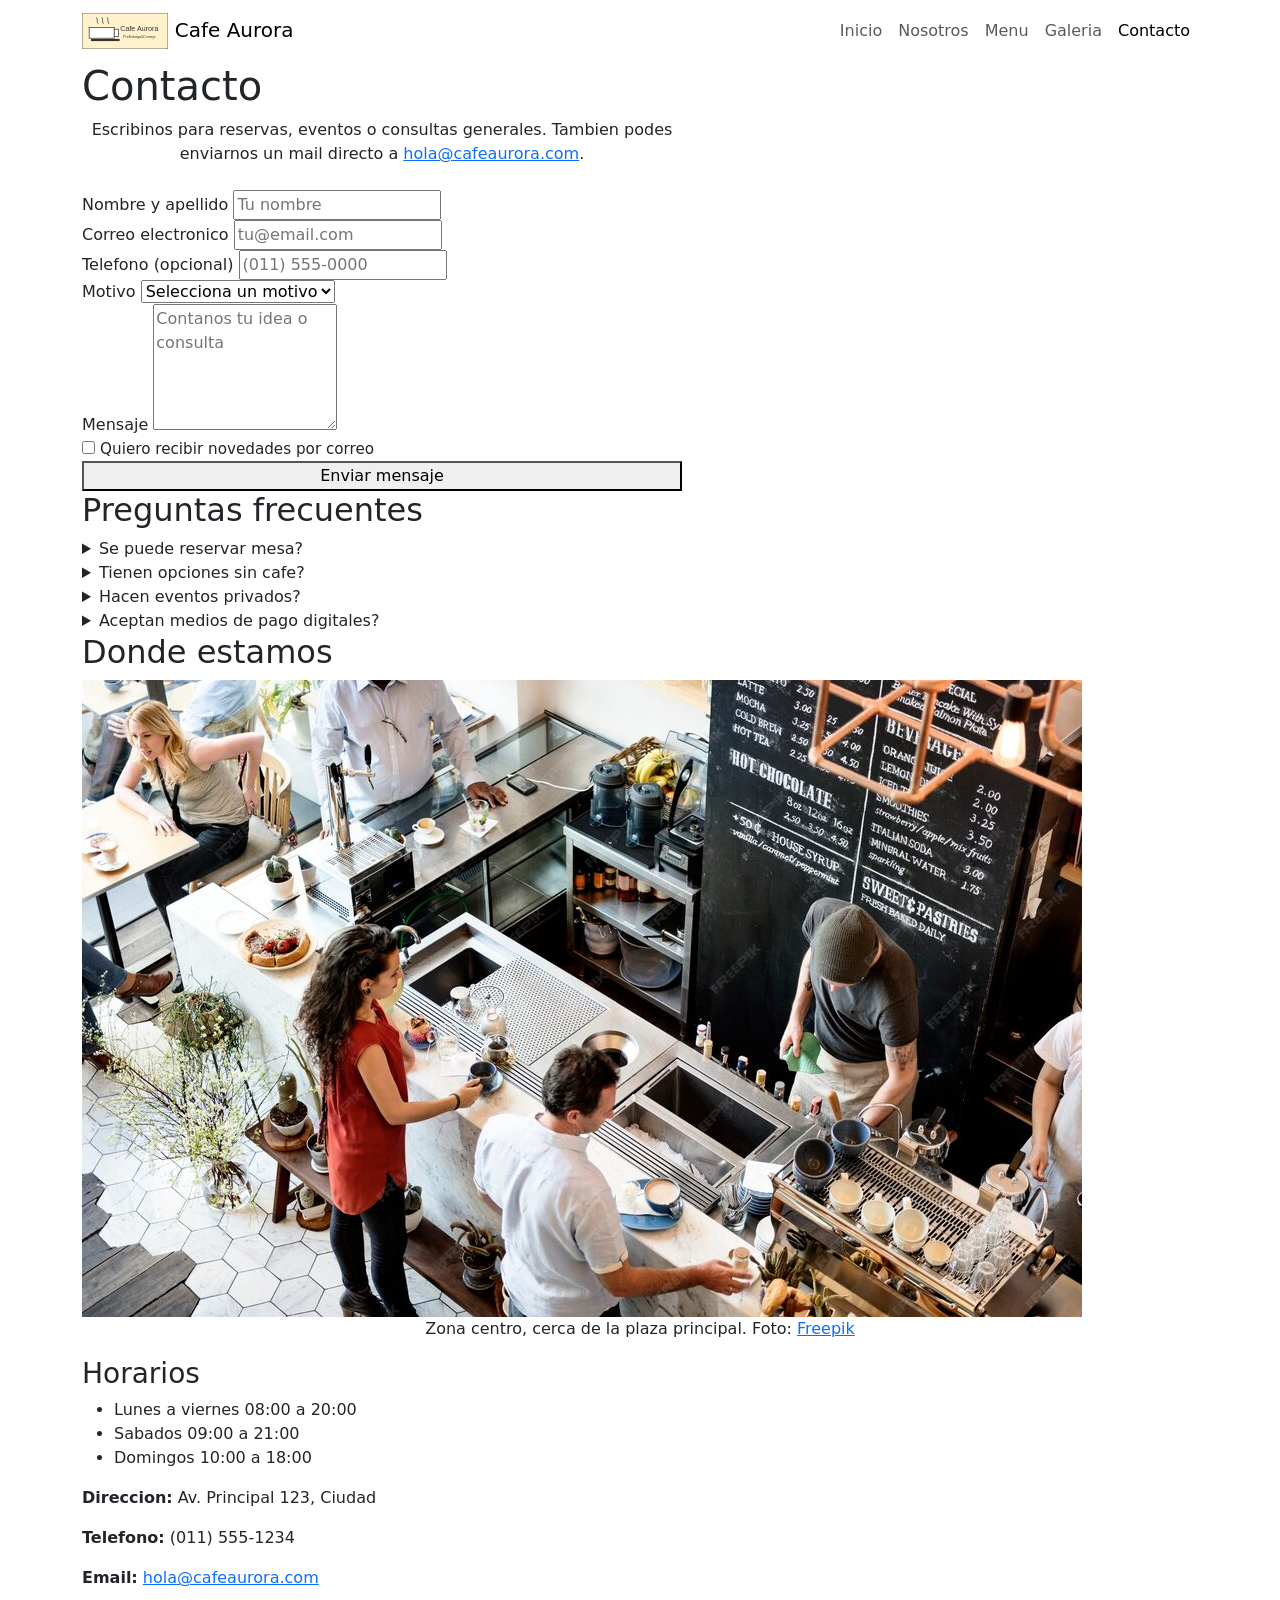
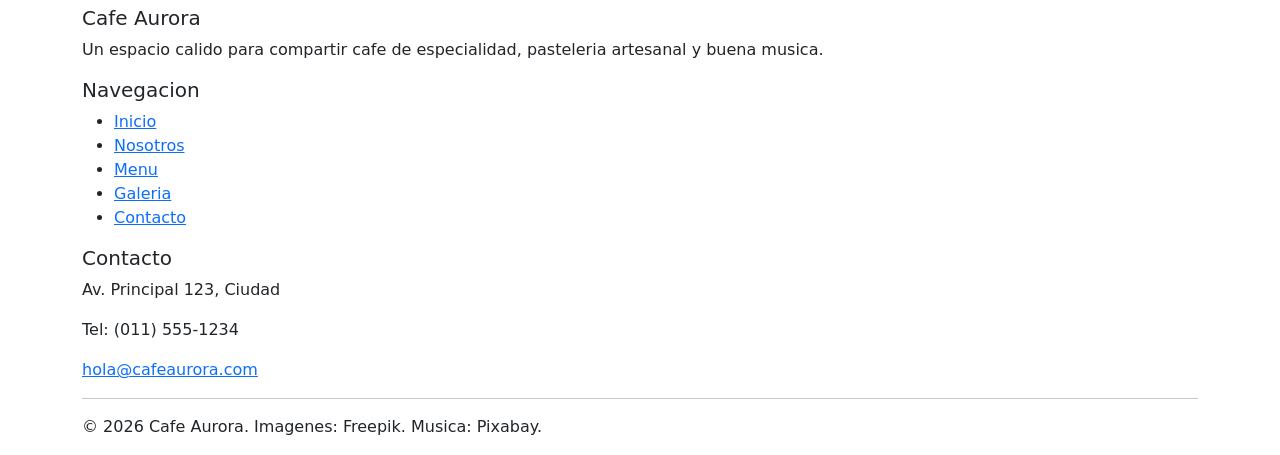
==== pages/contacto.html @ ffa71421 "Crear estructura HTML: inicio, menu y contacto con SEO y navegacion" ====
<!DOCTYPE html>
<html lang="es">
<head>
  <meta charset="UTF-8">
  <meta name="viewport" content="width=device-width, initial-scale=1.0">
  <title>Cafe Aurora — Contacto, horarios y ubicacion</title>
  <meta name="description" content="Contacta a Cafe Aurora: formulario, preguntas frecuentes, horarios de atencion y como llegar. Reservas, eventos y consultas.">
  <meta name="keywords" content="contacto cafeteria, reservas cafe, eventos privados, horarios cafeteria, ubicacion cafe aurora">
  <!-- Open Graph -->
  <meta property="og:title" content="Cafe Aurora — Contacto y ubicacion">
  <meta property="og:description" content="Escribinos para reservas, eventos o consultas. Av. Principal 123, abierto de lunes a domingo.">
  <meta property="og:image" content="../img/local.jpg">
  <meta property="og:type" content="website">
  <!-- Bootstrap 5.3 -->
  <link href="https://cdn.jsdelivr.net/npm/bootstrap@5.3.8/dist/css/bootstrap.min.css" rel="stylesheet"
        integrity="sha384-sRIl4kxILFvY47J16cr9ZwB07vP4J8+LH7qKQnuqkuIAvNWLzeN8tE5YBujZqJLB" crossorigin="anonymous">
  <!-- Google Fonts -->
  <link rel="preconnect" href="https://fonts.googleapis.com">
  <link rel="preconnect" href="https://fonts.gstatic.com" crossorigin>
  <link href="https://fonts.googleapis.com/css2?family=Lato:wght@300;400;700&family=Playfair+Display:wght@400;700&display=swap" rel="stylesheet">
  <!-- Estilos propios -->
  <link rel="stylesheet" href="../css/styles.css">
</head>
<body>

  <!-- Navegacion -->
  <nav class="navbar navbar-expand-lg navbar-light navbar-aurora sticky-top">
    <div class="container">
      <a class="navbar-brand" href="../index.html">
        <img src="../img/logo.svg" alt="Logo Cafe Aurora" height="36">
        Cafe Aurora
      </a>
      <button class="navbar-toggler" type="button"
              data-bs-toggle="collapse" data-bs-target="#navPrincipal"
              aria-controls="navPrincipal" aria-expanded="false"
              aria-label="Abrir menu de navegacion">
        <span class="navbar-toggler-icon"></span>
      </button>
      <div id="navPrincipal" class="collapse navbar-collapse">
        <ul class="navbar-nav ms-auto">
          <li class="nav-item">
            <a class="nav-link" href="../index.html">Inicio</a>
          </li>
          <li class="nav-item">
            <a class="nav-link" href="nosotros.html">Nosotros</a>
          </li>
          <li class="nav-item">
            <a class="nav-link" href="menu.html">Menu</a>
          </li>
          <li class="nav-item">
            <a class="nav-link" href="galeria.html">Galeria</a>
          </li>
          <li class="nav-item">
            <a class="nav-link active" aria-current="page" href="contacto.html">Contacto</a>
          </li>
        </ul>
      </div>
    </div>
  </nav>

  <main>

    <!-- Formulario de contacto -->
    <section id="formulario" class="section-aurora">
      <div class="container">
        <h1 class="section-title">Contacto</h1>
        <div class="flex-aurora flex-aurora--center">
          <div style="max-width: 600px; width: 100%;">
            <p style="text-align: center; margin-bottom: 1.5rem;">Escribinos para reservas, eventos o consultas generales. Tambien podes enviarnos un mail directo a <a href="mailto:hola@cafeaurora.com">hola@cafeaurora.com</a>.</p>

            <form action="#" method="post" class="form-aurora">
              <fieldset>
                <legend class="visually-hidden">Datos de contacto</legend>

                <div class="form-aurora__group">
                  <label for="nombre" class="form-aurora__label">Nombre y apellido</label>
                  <input type="text" class="form-aurora__input" id="nombre" name="nombre"
                         placeholder="Tu nombre" required>
                </div>

                <div class="form-aurora__group">
                  <label for="email" class="form-aurora__label">Correo electronico</label>
                  <input type="email" class="form-aurora__input" id="email" name="email"
                         placeholder="tu@email.com" required>
                </div>

                <div class="form-aurora__group">
                  <label for="telefono" class="form-aurora__label">Telefono (opcional)</label>
                  <input type="tel" class="form-aurora__input" id="telefono" name="telefono"
                         placeholder="(011) 555-0000">
                </div>

                <div class="form-aurora__group">
                  <label for="motivo" class="form-aurora__label">Motivo</label>
                  <select class="form-aurora__select" id="motivo" name="motivo" required>
                    <option value="" selected disabled>Selecciona un motivo</option>
                    <option value="reserva">Reserva de mesa</option>
                    <option value="evento">Evento privado</option>
                    <option value="consulta">Consulta general</option>
                    <option value="sugerencia">Sugerencia</option>
                  </select>
                </div>

                <div class="form-aurora__group">
                  <label for="mensaje" class="form-aurora__label">Mensaje</label>
                  <textarea class="form-aurora__textarea" id="mensaje" name="mensaje" rows="5"
                            placeholder="Contanos tu idea o consulta" required></textarea>
                </div>

                <div class="form-aurora__check">
                  <input type="checkbox" id="newsletter" name="newsletter">
                  <label for="newsletter" style="text-transform: none; letter-spacing: normal; font-weight: 400; font-size: 0.95rem;">
                    Quiero recibir novedades por correo
                  </label>
                </div>

              </fieldset>

              <button type="submit" class="btn-aurora" style="width: 100%;">Enviar mensaje</button>
            </form>

          </div>
        </div>
      </div>
    </section>

    <!-- Preguntas frecuentes — details/summary nativo -->
    <section id="faq" class="section-aurora section-aurora--alt">
      <div class="container">
        <h2 class="section-title">Preguntas frecuentes</h2>
        <div class="flex-aurora flex-aurora--center">
          <div class="faq-aurora" style="max-width: 720px; width: 100%;">

            <details class="faq-aurora__item">
              <summary class="faq-aurora__question">Se puede reservar mesa?</summary>
              <div class="faq-aurora__answer">
                Si, realizamos reservas con 24 horas de anticipacion. Podes escribirnos por el formulario de arriba o llamar directamente al local.
              </div>
            </details>

            <details class="faq-aurora__item">
              <summary class="faq-aurora__question">Tienen opciones sin cafe?</summary>
              <div class="faq-aurora__answer">
                Ofrecemos te, jugos naturales e infusiones de temporada. Consulta nuestra <a href="menu.html">carta completa</a> para ver las opciones disponibles.
              </div>
            </details>

            <details class="faq-aurora__item">
              <summary class="faq-aurora__question">Hacen eventos privados?</summary>
              <div class="faq-aurora__answer">
                Si, tenemos un espacio para eventos de hasta 25 personas. Escribinos con los detalles de tu evento y te armamos una propuesta a medida.
              </div>
            </details>

            <details class="faq-aurora__item">
              <summary class="faq-aurora__question">Aceptan medios de pago digitales?</summary>
              <div class="faq-aurora__answer">
                Aceptamos efectivo, tarjetas de debito y credito, y billeteras virtuales como Mercado Pago.
              </div>
            </details>

          </div>
        </div>
      </div>
    </section>

    <!-- Ubicacion -->
    <section id="ubicacion" class="section-aurora">
      <div class="container">
        <h2 class="section-title">Donde estamos</h2>
        <div class="grid-aurora grid-aurora--2cols">
          <figure>
            <img src="../img/local.jpg" class="img-responsive" alt="Personas en cafeteria">
            <figcaption style="text-align: center;">
              Zona centro, cerca de la plaza principal. Foto: <a href="https://www.freepik.es/foto-gratis/gente-cafeteria_3276284.htm">Freepik</a>
            </figcaption>
          </figure>
          <div>
            <h3>Horarios</h3>
            <ul class="horarios-list">
              <li class="horarios-list__item">
                <span class="horarios-list__dia">Lunes a viernes</span>
                <span class="horarios-list__hora">08:00 a 20:00</span>
              </li>
              <li class="horarios-list__item">
                <span class="horarios-list__dia">Sabados</span>
                <span class="horarios-list__hora">09:00 a 21:00</span>
              </li>
              <li class="horarios-list__item">
                <span class="horarios-list__dia">Domingos</span>
                <span class="horarios-list__hora">10:00 a 18:00</span>
              </li>
            </ul>
            <address>
              <p><strong>Direccion:</strong> Av. Principal 123, Ciudad</p>
              <p><strong>Telefono:</strong> (011) 555-1234</p>
              <p><strong>Email:</strong> <a href="mailto:hola@cafeaurora.com">hola@cafeaurora.com</a></p>
            </address>
          </div>
        </div>
      </div>
    </section>

  </main>

  <!-- Footer -->
  <footer class="footer-aurora">
    <div class="container">
      <div class="grid-aurora grid-aurora--3cols">
        <div>
          <h5>Cafe Aurora</h5>
          <p>Un espacio calido para compartir cafe de especialidad, pasteleria artesanal y buena musica.</p>
        </div>
        <div>
          <h5>Navegacion</h5>
          <ul>
            <li><a href="../index.html">Inicio</a></li>
            <li><a href="nosotros.html">Nosotros</a></li>
            <li><a href="menu.html">Menu</a></li>
            <li><a href="galeria.html">Galeria</a></li>
            <li><a href="contacto.html">Contacto</a></li>
          </ul>
        </div>
        <div>
          <h5>Contacto</h5>
          <address>
            <p>Av. Principal 123, Ciudad</p>
            <p>Tel: (011) 555-1234</p>
            <p><a href="mailto:hola@cafeaurora.com">hola@cafeaurora.com</a></p>
          </address>
        </div>
      </div>
      <hr>
      <p class="footer__copy">&copy; 2026 Cafe Aurora. Imagenes: Freepik. Musica: Pixabay.</p>
    </div>
  </footer>

  <!-- Bootstrap JS Bundle -->
  <script src="https://cdn.jsdelivr.net/npm/bootstrap@5.3.8/dist/js/bootstrap.bundle.min.js"
          integrity="sha384-FKyoEForCGlyvwx9Hj09JcYn3nv7wiPVlz7YYwJrWVcXK/BmnVDxM+D2scQbITxI" crossorigin="anonymous"></script>
</body>
</html>
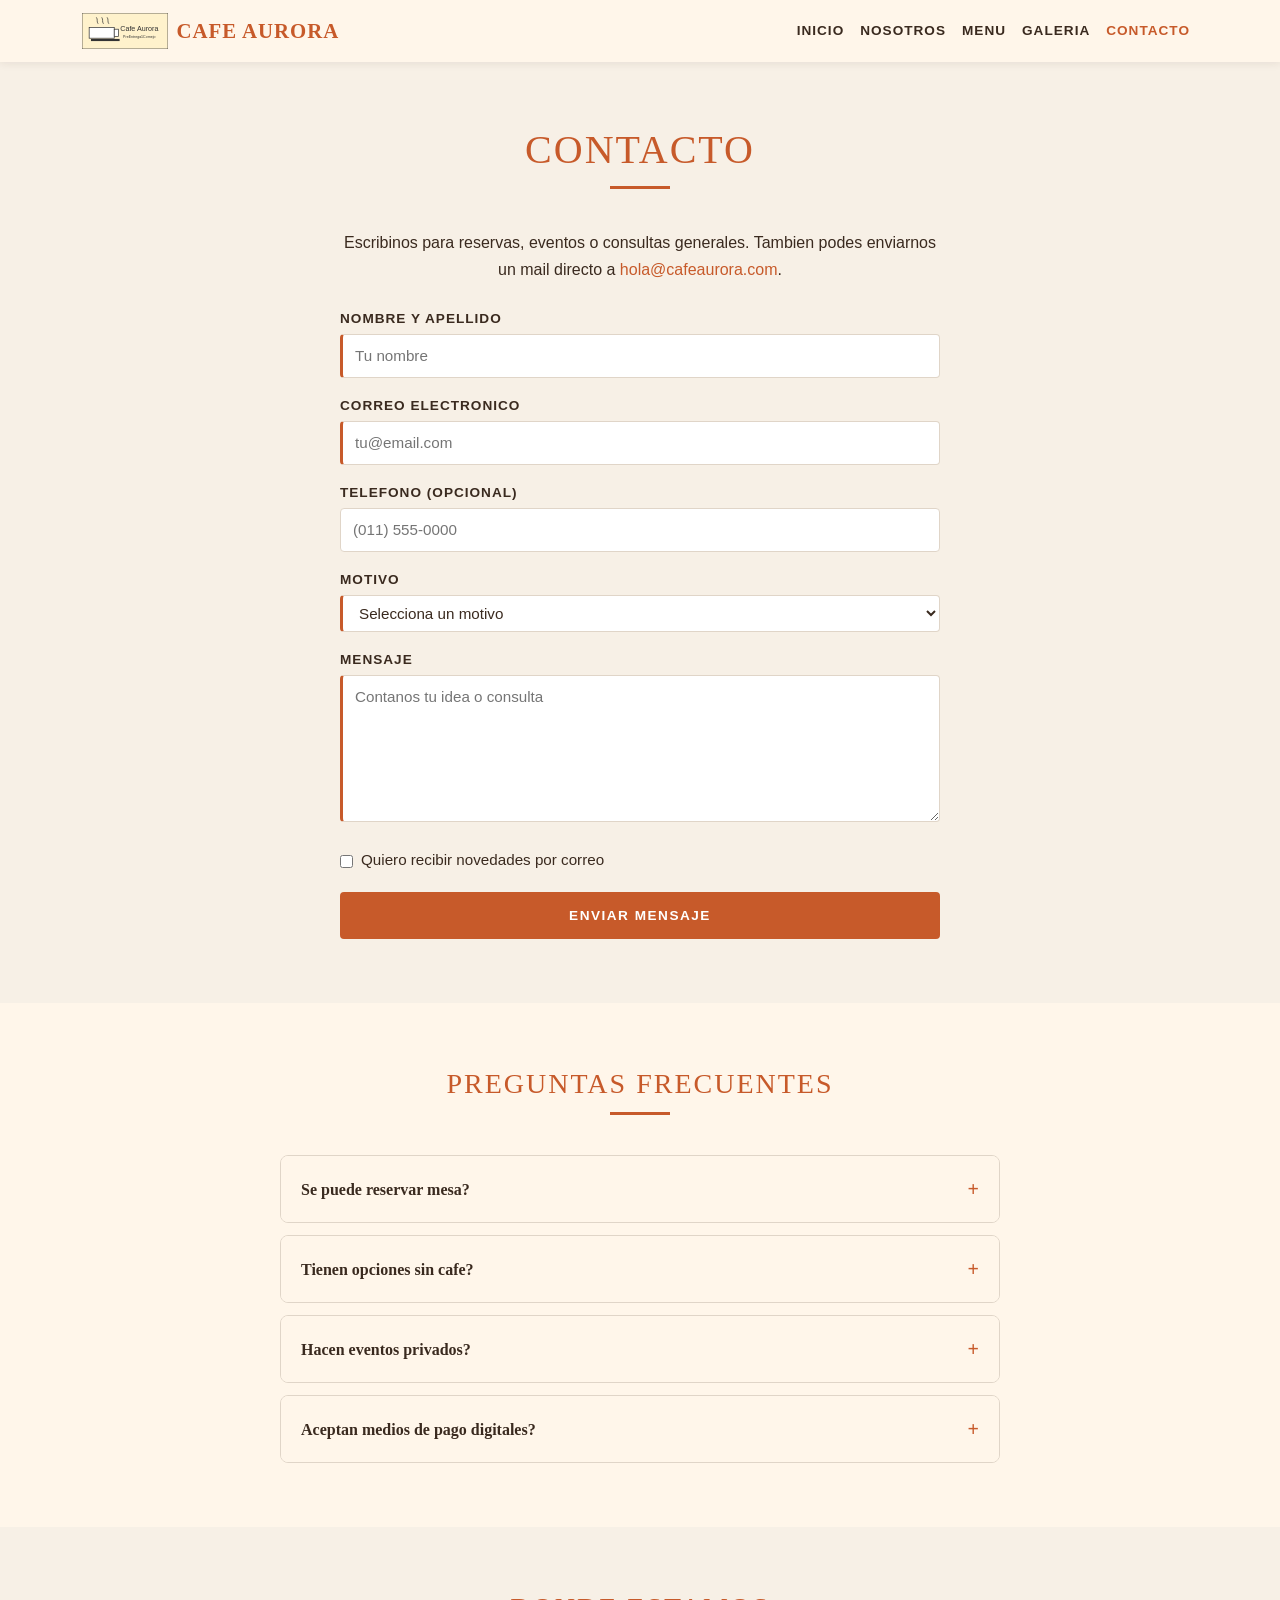
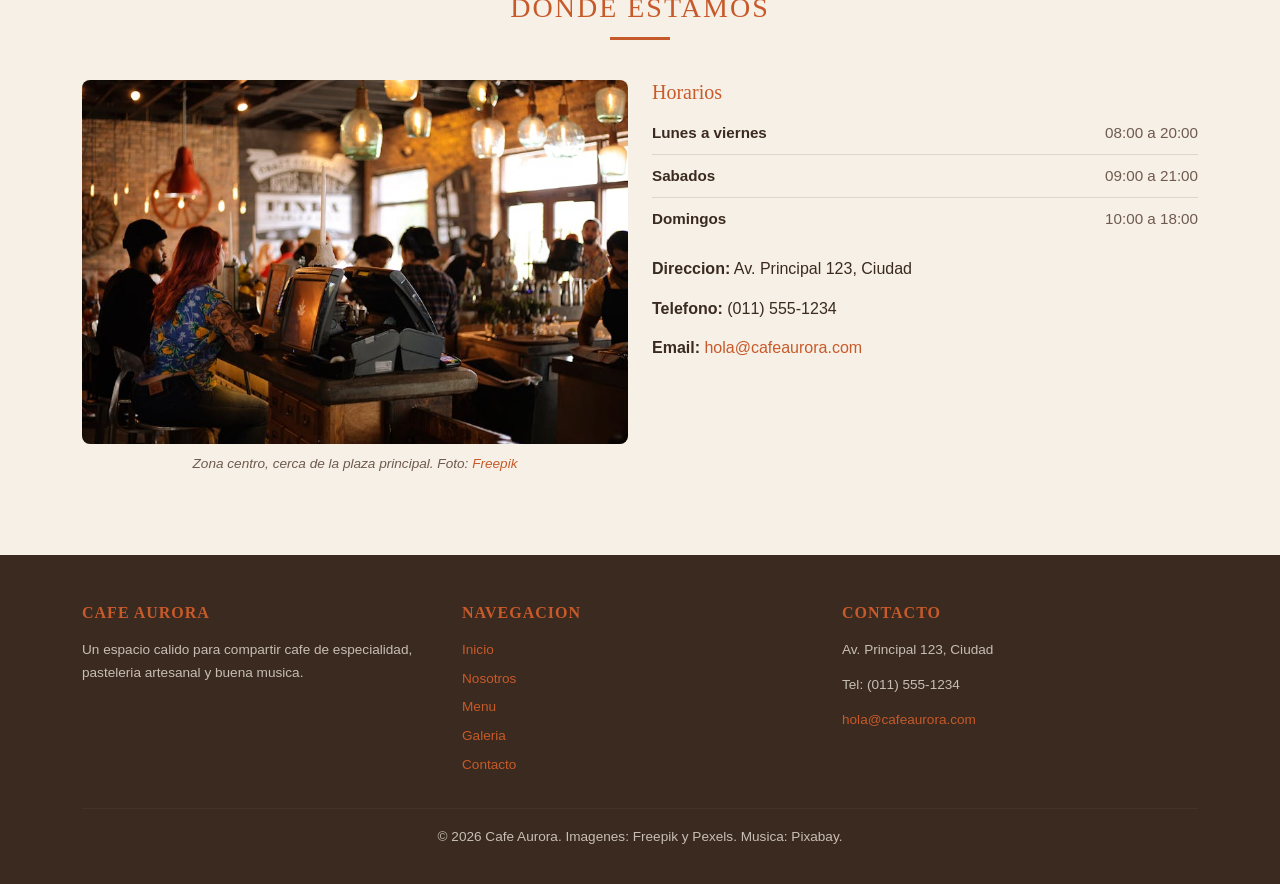
==== commit eb278ca9: "Integrar AOS (Animate on Scroll) y diversificar imagenes en todas las paginas" ====
--- a/pages/contacto.html
+++ b/pages/contacto.html
@@ -18,6 +18,8 @@
   <link rel="preconnect" href="https://fonts.googleapis.com">
   <link rel="preconnect" href="https://fonts.gstatic.com" crossorigin>
   <link href="https://fonts.googleapis.com/css2?family=Lato:wght@300;400;700&family=Playfair+Display:wght@400;700&display=swap" rel="stylesheet">
+  <!-- AOS — Animate on Scroll -->
+  <link rel="stylesheet" href="https://unpkg.com/aos@2.3.4/dist/aos.css">
   <!-- Estilos propios -->
   <link rel="stylesheet" href="../css/styles.css">
 </head>
@@ -68,7 +70,7 @@
           <div style="max-width: 600px; width: 100%;">
             <p style="text-align: center; margin-bottom: 1.5rem;">Escribinos para reservas, eventos o consultas generales. Tambien podes enviarnos un mail directo a <a href="mailto:hola@cafeaurora.com">hola@cafeaurora.com</a>.</p>
 
-            <form action="#" method="post" class="form-aurora">
+            <form action="#" method="post" class="form-aurora" data-aos="fade-up">
               <fieldset>
                 <legend class="visually-hidden">Datos de contacto</legend>
 
@@ -129,7 +131,7 @@
       <div class="container">
         <h2 class="section-title">Preguntas frecuentes</h2>
         <div class="flex-aurora flex-aurora--center">
-          <div class="faq-aurora" style="max-width: 720px; width: 100%;">
+          <div class="faq-aurora" style="max-width: 720px; width: 100%;" data-aos="fade-up">
 
             <details class="faq-aurora__item">
               <summary class="faq-aurora__question">Se puede reservar mesa?</summary>
@@ -169,8 +171,8 @@
       <div class="container">
         <h2 class="section-title">Donde estamos</h2>
         <div class="grid-aurora grid-aurora--2cols">
-          <figure>
-            <img src="../img/local.jpg" class="img-responsive" alt="Personas en cafeteria">
+          <figure data-aos="fade-right">
+            <img src="../img/interior.jpg" class="img-responsive" alt="Interior calido de Cafe Aurora">
             <figcaption style="text-align: center;">
               Zona centro, cerca de la plaza principal. Foto: <a href="https://www.freepik.es/foto-gratis/gente-cafeteria_3276284.htm">Freepik</a>
             </figcaption>
@@ -231,12 +233,15 @@
         </div>
       </div>
       <hr>
-      <p class="footer__copy">&copy; 2026 Cafe Aurora. Imagenes: Freepik. Musica: Pixabay.</p>
+      <p class="footer__copy">&copy; 2026 Cafe Aurora. Imagenes: Freepik y Pexels. Musica: Pixabay.</p>
     </div>
   </footer>
 
   <!-- Bootstrap JS Bundle -->
   <script src="https://cdn.jsdelivr.net/npm/bootstrap@5.3.8/dist/js/bootstrap.bundle.min.js"
           integrity="sha384-FKyoEForCGlyvwx9Hj09JcYn3nv7wiPVlz7YYwJrWVcXK/BmnVDxM+D2scQbITxI" crossorigin="anonymous"></script>
+  <!-- AOS init -->
+  <script src="https://unpkg.com/aos@2.3.4/dist/aos.js"></script>
+  <script>AOS.init({ duration: 800, once: true });</script>
 </body>
 </html>
--- a/css/styles.css
+++ b/css/styles.css
@@ -0,0 +1,1108 @@
+@charset "UTF-8";
+.sticky-top {
+  z-index: 1030;
+}
+
+.img-responsive {
+  width: 100%;
+  height: auto;
+  display: block;
+  border-radius: 8px;
+}
+
+.rounded-aurora {
+  border-radius: 8px;
+}
+
+*,
+*::before,
+*::after {
+  box-sizing: border-box;
+  margin: 0;
+  padding: 0;
+}
+
+html {
+  scroll-behavior: smooth;
+  scroll-padding-top: 80px;
+}
+@media (prefers-reduced-motion: reduce) {
+  html {
+    scroll-behavior: auto;
+  }
+}
+
+body {
+  font-family: "Lato", "Helvetica Neue", sans-serif;
+  color: #3a2a1f;
+  background-color: #f7f0e6;
+  line-height: 1.7;
+}
+
+img {
+  max-width: 100%;
+  height: auto;
+  display: block;
+}
+
+@media (prefers-reduced-motion: reduce) {
+  * {
+    transition-duration: 0.01ms !important;
+    animation-duration: 0.01ms !important;
+  }
+}
+h1, h2, h3, h4, h5 {
+  font-family: "Playfair Display", Georgia, serif;
+  color: #c75a2a;
+}
+
+h1 {
+  font-size: 2.5rem;
+}
+
+h2 {
+  font-size: 1.75rem;
+  margin-bottom: 1rem;
+}
+
+h3 {
+  font-size: 1.25rem;
+}
+
+p {
+  margin-bottom: 0.75rem;
+}
+
+a {
+  color: #c75a2a;
+  text-decoration: none;
+  transition: color 0.3s ease;
+}
+a:hover {
+  color: #a34820;
+  text-decoration: underline;
+}
+
+figcaption {
+  color: #6e5a4f;
+  font-style: italic;
+  font-size: 0.85rem;
+  margin-top: 0.5rem;
+}
+
+.text-primary {
+  color: #c75a2a;
+}
+
+.text-secondary {
+  color: #2b6f68;
+}
+
+.text-ink {
+  color: #3a2a1f;
+}
+
+.text-muted {
+  color: #6e5a4f;
+}
+
+.text-white {
+  color: #ffffff;
+}
+
+.mt-aurora-1 {
+  margin-top: 1rem;
+}
+
+.mb-aurora-1 {
+  margin-bottom: 1rem;
+}
+
+.mt-aurora-2 {
+  margin-top: 2rem;
+}
+
+.mb-aurora-2 {
+  margin-bottom: 2rem;
+}
+
+.mt-aurora-3 {
+  margin-top: 3rem;
+}
+
+.mb-aurora-3 {
+  margin-bottom: 3rem;
+}
+
+.mt-aurora-4 {
+  margin-top: 4rem;
+}
+
+.mb-aurora-4 {
+  margin-bottom: 4rem;
+}
+
+.mt-aurora-5 {
+  margin-top: 5rem;
+}
+
+.mb-aurora-5 {
+  margin-bottom: 5rem;
+}
+
+.text-aurora {
+  color: #c75a2a;
+}
+
+.text-muted-aurora {
+  color: #6e5a4f;
+}
+
+@keyframes fadeInUp {
+  from {
+    opacity: 0;
+    transform: translateY(20px);
+  }
+  to {
+    opacity: 1;
+    transform: translateY(0);
+  }
+}
+@keyframes fadeInLeft {
+  from {
+    opacity: 0;
+    transform: translateX(-30px);
+  }
+  to {
+    opacity: 1;
+    transform: translateX(0);
+  }
+}
+@keyframes scaleIn {
+  from {
+    opacity: 0;
+    transform: scale(0.9);
+  }
+  to {
+    opacity: 1;
+    transform: scale(1);
+  }
+}
+.fade-in-up {
+  animation: fadeInUp 0.6s ease-out;
+}
+
+.fade-in-left {
+  animation: fadeInLeft 0.6s ease-out;
+}
+
+.scale-in {
+  animation: scaleIn 0.5s ease-out;
+}
+
+.grid-aurora {
+  display: grid;
+  gap: 1.5rem;
+}
+.grid-aurora--2cols {
+  grid-template-columns: 1fr 1fr;
+}
+@media (max-width: 768px) {
+  .grid-aurora--2cols {
+    grid-template-columns: 1fr;
+  }
+}
+.grid-aurora--3cols {
+  grid-template-columns: repeat(3, 1fr);
+}
+@media (max-width: 768px) {
+  .grid-aurora--3cols {
+    grid-template-columns: 1fr 1fr;
+  }
+}
+@media (max-width: 576px) {
+  .grid-aurora--3cols {
+    grid-template-columns: 1fr;
+  }
+}
+.grid-aurora--sidebar {
+  grid-template-columns: 2fr 1fr;
+}
+@media (max-width: 768px) {
+  .grid-aurora--sidebar {
+    grid-template-columns: 1fr;
+  }
+}
+
+.container-aurora {
+  width: 100%;
+  max-width: 1140px;
+  margin: 0 auto;
+  padding: 0 1rem;
+}
+
+.flex-aurora {
+  display: flex;
+  gap: 1.5rem;
+}
+.flex-aurora--wrap {
+  flex-wrap: wrap;
+}
+.flex-aurora--center {
+  display: flex;
+  justify-content: center;
+  align-items: center;
+}
+.flex-aurora--between {
+  display: flex;
+  justify-content: space-between;
+  align-items: center;
+}
+
+.section-aurora {
+  padding: 4rem 0;
+}
+.section-aurora--alt {
+  background-color: #fff6ea;
+}
+@media (max-width: 768px) {
+  .section-aurora {
+    padding: 2.5rem 0;
+  }
+}
+@media (max-width: 576px) {
+  .section-aurora {
+    padding: 2rem 0;
+  }
+}
+
+.section-title {
+  text-align: center;
+  margin-bottom: 2.5rem;
+  text-transform: uppercase;
+  letter-spacing: 2px;
+  position: relative;
+}
+.section-title::after {
+  content: "";
+  display: block;
+  width: 60px;
+  height: 3px;
+  background-color: #c75a2a;
+  margin: 0.75rem auto 0;
+}
+
+.footer-aurora {
+  background-color: #3a2a1f;
+  color: #f7f0e6;
+  padding: 3rem 0 1.5rem;
+}
+.footer-aurora h5 {
+  color: #c75a2a;
+  font-family: "Playfair Display", Georgia, serif;
+  text-transform: uppercase;
+  letter-spacing: 1px;
+  font-size: 1rem;
+  font-weight: 600;
+  margin-bottom: 1rem;
+}
+.footer-aurora p,
+.footer-aurora li {
+  color: rgba(247, 240, 230, 0.75);
+  font-size: 0.85rem;
+}
+.footer-aurora a {
+  color: #c75a2a;
+  text-decoration: none;
+}
+.footer-aurora a:hover {
+  color: #ffffff;
+  text-decoration: underline;
+}
+.footer-aurora ul {
+  list-style: none;
+  padding: 0;
+}
+.footer-aurora ul li {
+  margin-bottom: 0.35rem;
+}
+.footer-aurora address {
+  font-style: normal;
+}
+.footer-aurora hr {
+  border-color: rgba(247, 240, 230, 0.15);
+}
+
+.footer__copy {
+  text-align: center;
+  font-size: 0.8rem;
+  color: rgba(247, 240, 230, 0.5);
+  margin-top: 1rem;
+}
+
+.aside-aurora {
+  background-color: #fff6ea;
+  border: 1px solid #e0d5c8;
+  border-radius: 8px;
+  padding: 1.5rem;
+}
+.aside-aurora h3 {
+  font-size: 1rem;
+  text-transform: uppercase;
+  letter-spacing: 1px;
+  font-size: 1rem;
+  font-weight: 600;
+  margin-bottom: 0.75rem;
+}
+.aside-aurora ul {
+  list-style-type: circle;
+  padding-left: 1.25rem;
+}
+.aside-aurora li {
+  color: #6e5a4f;
+  margin-bottom: 0.35rem;
+  font-size: 0.95rem;
+}
+
+.navbar-aurora {
+  background-color: #fff6ea;
+  box-shadow: 0 2px 8px rgba(58, 42, 31, 0.08);
+}
+.navbar-aurora .navbar-brand {
+  font-family: "Playfair Display", Georgia, serif;
+  font-weight: 700;
+  color: #c75a2a;
+  font-size: 1.3rem;
+  letter-spacing: 1px;
+  text-transform: uppercase;
+  display: flex;
+  align-items: center;
+  gap: 0.5rem;
+}
+.navbar-aurora .navbar-brand:hover {
+  color: #a34820;
+  text-decoration: none;
+}
+.navbar-aurora .navbar-brand img {
+  height: 36px;
+  width: auto;
+}
+.navbar-aurora .nav-link {
+  color: #3a2a1f;
+  font-weight: 400;
+  text-transform: uppercase;
+  letter-spacing: 1px;
+  font-size: 0.85rem;
+  font-weight: 600;
+  padding: 0.5rem 0.75rem;
+  transition: color 0.3s ease;
+}
+.navbar-aurora .nav-link:hover, .navbar-aurora .nav-link:focus-visible {
+  color: #c75a2a;
+}
+.navbar-aurora .nav-link.active {
+  color: #c75a2a;
+  font-weight: 700;
+}
+@media (max-width: 576px) {
+  .navbar-aurora .navbar-brand {
+    font-size: 1.1rem;
+  }
+}
+
+.btn-aurora--secondary, .btn-aurora--outline, .btn-aurora {
+  padding: 0.6rem 1.5rem;
+  text-transform: uppercase;
+  letter-spacing: 1.5px;
+  font-size: 0.85rem;
+  font-weight: 600;
+  border-radius: 4px;
+  transition: background-color 0.3s ease, transform 0.2s ease;
+  cursor: pointer;
+  display: inline-block;
+  text-align: center;
+}
+.btn-aurora--secondary:active, .btn-aurora--outline:active, .btn-aurora:active {
+  transform: scale(0.97);
+}
+.btn-aurora--secondary:focus-visible, .btn-aurora--outline:focus-visible, .btn-aurora:focus-visible {
+  outline: 3px solid #c75a2a;
+  outline-offset: 2px;
+}
+
+.btn-aurora {
+  background-color: #c75a2a;
+  color: #ffffff;
+  border: 2px solid #c75a2a;
+}
+.btn-aurora:hover {
+  background-color: #a34820;
+  border-color: #a34820;
+  color: #ffffff;
+  text-decoration: none;
+}
+.btn-aurora--outline {
+  background-color: transparent;
+  color: #c75a2a;
+  border: 2px solid #c75a2a;
+}
+.btn-aurora--outline:hover {
+  background-color: #c75a2a;
+  color: #ffffff;
+}
+.btn-aurora--secondary {
+  background-color: #2b6f68;
+  color: #ffffff;
+  border: 2px solid #2b6f68;
+}
+.btn-aurora--secondary:hover {
+  background-color: #1e524d;
+  border-color: #1e524d;
+  color: #ffffff;
+  text-decoration: none;
+}
+
+.card-aurora {
+  border: 1px solid #e0d5c8;
+  border-radius: 8px;
+  overflow: hidden;
+  background-color: #ffffff;
+  height: 100%;
+  transition: transform 0.3s ease, box-shadow 0.3s ease;
+}
+.card-aurora:hover {
+  transform: translateY(-4px);
+  box-shadow: 0 8px 24px rgba(58, 42, 31, 0.12);
+}
+.card-aurora__img {
+  width: 100%;
+  height: 220px;
+  object-fit: cover;
+  display: block;
+}
+.card-aurora__body {
+  padding: 1.5rem;
+}
+.card-aurora__title {
+  font-family: "Playfair Display", Georgia, serif;
+  color: #c75a2a;
+  font-size: 1.15rem;
+  margin-bottom: 0.5rem;
+}
+.card-aurora__text {
+  color: #6e5a4f;
+  font-size: 0.95rem;
+  margin-bottom: 0.75rem;
+}
+.card-aurora .card-img-top {
+  width: 100%;
+  height: 220px;
+  object-fit: cover;
+}
+.card-aurora .card-body {
+  padding: 1.5rem;
+}
+.card-aurora .card-title {
+  font-family: "Playfair Display", Georgia, serif;
+  color: #c75a2a;
+  font-size: 1.15rem;
+  margin-bottom: 0.5rem;
+}
+.card-aurora .card-text {
+  color: #6e5a4f;
+  font-size: 0.95rem;
+}
+
+.hero-carousel .carousel-item {
+  height: 75vh;
+  min-height: 400px;
+  max-height: 700px;
+  overflow: hidden;
+}
+.hero-carousel .carousel-item img {
+  width: 100%;
+  height: 100%;
+  object-fit: cover;
+  filter: brightness(0.5);
+}
+.hero-carousel .carousel-caption {
+  bottom: 50%;
+  transform: translateY(50%);
+  text-shadow: 0 2px 8px rgba(0, 0, 0, 0.5);
+}
+.hero-carousel .carousel-caption h2 {
+  color: #ffffff;
+  font-size: 3rem;
+  margin-bottom: 0.75rem;
+}
+.hero-carousel .carousel-caption p {
+  color: #ffffff;
+  font-size: 1.15rem;
+  opacity: 0.9;
+}
+@media (max-width: 768px) {
+  .hero-carousel .carousel-item {
+    height: 50vh;
+    min-height: 300px;
+  }
+  .hero-carousel .carousel-caption h2 {
+    font-size: 1.75rem;
+  }
+  .hero-carousel .carousel-caption p {
+    font-size: 0.95rem;
+  }
+}
+@media (max-width: 576px) {
+  .hero-carousel .carousel-item {
+    height: 40vh;
+    min-height: 250px;
+  }
+  .hero-carousel .carousel-caption h2 {
+    font-size: 1.4rem;
+  }
+  .hero-carousel .carousel-caption p {
+    font-size: 0.85rem;
+  }
+}
+
+.form-aurora__group {
+  margin-bottom: 1rem;
+}
+.form-aurora__label {
+  text-transform: uppercase;
+  letter-spacing: 1px;
+  font-size: 0.85rem;
+  font-weight: 600;
+  display: block;
+  color: #3a2a1f;
+  margin-bottom: 0.25rem;
+}
+.form-aurora__input, .form-aurora__select, .form-aurora__textarea {
+  width: 100%;
+  padding: 0.5rem 0.75rem;
+  border: 1px solid #e0d5c8;
+  border-radius: 4px;
+  font-family: "Lato", "Helvetica Neue", sans-serif;
+  font-size: 0.95rem;
+  color: #3a2a1f;
+  background-color: #ffffff;
+  transition: border-color 0.3s ease, box-shadow 0.3s ease;
+}
+.form-aurora__input:focus, .form-aurora__select:focus, .form-aurora__textarea:focus {
+  border-color: #c75a2a;
+  box-shadow: 0 0 0 0.2rem rgba(199, 90, 42, 0.15);
+  outline: none;
+}
+.form-aurora__input:required, .form-aurora__select:required, .form-aurora__textarea:required {
+  border-left: 3px solid #c75a2a;
+}
+.form-aurora__textarea {
+  min-height: 120px;
+  resize: vertical;
+}
+.form-aurora__select {
+  appearance: auto;
+}
+.form-aurora__check {
+  display: flex;
+  align-items: center;
+  gap: 0.5rem;
+  margin-bottom: 1rem;
+}
+.form-aurora .form-control,
+.form-aurora .form-select {
+  border: 1px solid #e0d5c8;
+  border-radius: 4px;
+  font-family: "Lato", "Helvetica Neue", sans-serif;
+  color: #3a2a1f;
+  transition: border-color 0.3s ease, box-shadow 0.3s ease;
+}
+.form-aurora .form-control:focus,
+.form-aurora .form-select:focus {
+  border-color: #c75a2a;
+  box-shadow: 0 0 0 0.2rem rgba(199, 90, 42, 0.15);
+}
+.form-aurora .form-control:required,
+.form-aurora .form-select:required {
+  border-left: 3px solid #c75a2a;
+}
+.form-aurora label,
+.form-aurora .form-label {
+  text-transform: uppercase;
+  letter-spacing: 1px;
+  font-size: 0.85rem;
+  font-weight: 600;
+  color: #3a2a1f;
+  margin-bottom: 0.25rem;
+}
+
+.faq-aurora__item {
+  border: 1px solid #e0d5c8;
+  border-radius: 8px;
+  margin-bottom: 0.75rem;
+  overflow: hidden;
+}
+.faq-aurora__item:last-child {
+  margin-bottom: 0;
+}
+.faq-aurora__question {
+  font-family: "Playfair Display", Georgia, serif;
+  font-weight: 600;
+  color: #3a2a1f;
+  background-color: #fff6ea;
+  font-size: 1rem;
+  padding: 1rem 1.25rem;
+  cursor: pointer;
+  transition: background-color 0.3s ease, color 0.3s ease;
+  list-style: none;
+  display: flex;
+  justify-content: space-between;
+  align-items: center;
+}
+.faq-aurora__question::-webkit-details-marker {
+  display: none;
+}
+.faq-aurora__question::after {
+  content: "+";
+  font-size: 1.25rem;
+  font-weight: 700;
+  color: #c75a2a;
+  transition: transform 0.3s ease;
+}
+.faq-aurora__question:hover, .faq-aurora__question:focus-visible {
+  background-color: #f7f0e6;
+  color: #c75a2a;
+}
+.faq-aurora__item[open] .faq-aurora__question {
+  background-color: #f7f0e6;
+  color: #c75a2a;
+}
+.faq-aurora__item[open] .faq-aurora__question::after {
+  content: "−";
+}
+.faq-aurora__answer {
+  color: #6e5a4f;
+  line-height: 1.8;
+  padding: 1rem 1.25rem;
+}
+
+.accordion-aurora .accordion-button {
+  font-family: "Playfair Display", Georgia, serif;
+  font-weight: 600;
+  color: #3a2a1f;
+  background-color: #fff6ea;
+  font-size: 1rem;
+}
+.accordion-aurora .accordion-button:not(.collapsed) {
+  background-color: #f7f0e6;
+  color: #c75a2a;
+  box-shadow: none;
+}
+.accordion-aurora .accordion-button:focus {
+  border-color: #c75a2a;
+  box-shadow: 0 0 0 0.2rem rgba(199, 90, 42, 0.15);
+}
+.accordion-aurora .accordion-body {
+  color: #6e5a4f;
+  line-height: 1.8;
+}
+
+.blockquote-aurora {
+  border-left: 4px solid #c75a2a;
+  padding: 1.5rem 2rem;
+  margin: 2rem 0;
+  background-color: #fff6ea;
+  border-radius: 0 8px 8px 0;
+  font-style: italic;
+  color: #6e5a4f;
+}
+.blockquote-aurora footer {
+  font-style: normal;
+  color: #2b6f68;
+  font-weight: 700;
+  text-transform: uppercase;
+  letter-spacing: 2px;
+  font-size: 0.85rem;
+  margin-top: 0.75rem;
+  background-color: transparent;
+  padding: 0;
+}
+@media (max-width: 768px) {
+  .blockquote-aurora {
+    padding: 1rem 1.25rem;
+  }
+}
+
+.table-aurora {
+  width: 100%;
+  border-collapse: collapse;
+}
+.table-aurora thead th {
+  background-color: #fff6ea;
+  color: #c75a2a;
+  text-transform: uppercase;
+  letter-spacing: 1px;
+  font-family: "Playfair Display", Georgia, serif;
+  font-size: 0.85rem;
+  border-bottom: 2px solid #c75a2a;
+  padding: 0.75rem;
+  text-align: left;
+}
+.table-aurora tbody td {
+  padding: 0.75rem;
+  border-bottom: 1px solid #e0d5c8;
+}
+.table-aurora tbody tr:nth-child(even) {
+  background-color: rgba(247, 240, 230, 0.5);
+}
+.table-aurora tbody tr:hover {
+  background-color: rgba(199, 90, 42, 0.06);
+}
+@media (max-width: 576px) {
+  .table-aurora {
+    font-size: 0.85rem;
+  }
+}
+
+.table-responsive-aurora {
+  overflow-x: auto;
+  -webkit-overflow-scrolling: touch;
+}
+
+.table thead th {
+  background-color: #fff6ea;
+  color: #c75a2a;
+  text-transform: uppercase;
+  letter-spacing: 1px;
+  font-family: "Playfair Display", Georgia, serif;
+  font-size: 0.85rem;
+  border-bottom: 2px solid #c75a2a;
+}
+.table tbody tr:nth-child(even) {
+  background-color: rgba(247, 240, 230, 0.5);
+}
+.table tbody tr:hover {
+  background-color: rgba(199, 90, 42, 0.06);
+}
+
+.page-hero {
+  position: relative;
+  overflow: hidden;
+  height: 50vh;
+  min-height: 280px;
+  max-height: 450px;
+}
+.page-hero__img {
+  width: 100%;
+  height: 100%;
+  object-fit: cover;
+  filter: brightness(0.45);
+}
+.page-hero__overlay {
+  position: absolute;
+  bottom: 0;
+  left: 0;
+  right: 0;
+  padding: 2.5rem 0;
+  text-align: center;
+  color: #ffffff;
+}
+.page-hero__overlay h1 {
+  font-family: "Playfair Display", Georgia, serif;
+  font-size: 3rem;
+  text-shadow: 0 2px 8px rgba(0, 0, 0, 0.5);
+  margin-bottom: 0.5rem;
+  animation: fadeInUp 0.8s ease-out;
+}
+.page-hero__overlay p {
+  font-size: 1.15rem;
+  opacity: 0.9;
+  text-shadow: 0 1px 4px rgba(0, 0, 0, 0.4);
+  animation: fadeInUp 0.8s ease-out 0.15s both;
+}
+@media (max-width: 768px) {
+  .page-hero {
+    height: 40vh;
+    min-height: 220px;
+  }
+  .page-hero__overlay h1 {
+    font-size: 2.5rem;
+  }
+}
+@media (max-width: 576px) {
+  .page-hero {
+    height: 35vh;
+    min-height: 200px;
+  }
+  .page-hero__overlay {
+    padding: 2rem 0;
+  }
+  .page-hero__overlay h1 {
+    font-size: 1.75rem;
+  }
+  .page-hero__overlay p {
+    font-size: 0.95rem;
+  }
+}
+
+.music-section audio {
+  width: 100%;
+  max-width: 500px;
+  margin: 1rem auto;
+  display: block;
+}
+
+.music-credit {
+  color: #6e5a4f;
+  font-style: italic;
+  font-size: 0.85rem;
+}
+
+.menu-list {
+  list-style: none;
+  padding: 0;
+}
+.menu-list__item {
+  padding: 0.75rem 0;
+  border-bottom: 1px solid #e0d5c8;
+  color: #3a2a1f;
+  font-size: 0.95rem;
+  display: flex;
+  justify-content: space-between;
+  align-items: center;
+}
+.menu-list__item:last-child {
+  border-bottom: none;
+}
+.menu-list__price {
+  color: #c75a2a;
+  font-weight: 700;
+}
+.menu-list--numbered {
+  counter-reset: menu-counter;
+}
+.menu-list--numbered .menu-list__item {
+  counter-increment: menu-counter;
+}
+.menu-list--numbered .menu-list__item::before {
+  content: counter(menu-counter) ".";
+  color: #c75a2a;
+  font-weight: 700;
+  margin-right: 0.75rem;
+  font-family: "Playfair Display", Georgia, serif;
+}
+
+.list-group-item {
+  border-color: #e0d5c8;
+  color: #3a2a1f;
+  font-size: 0.95rem;
+}
+
+.list-group-flush .list-group-item:last-child {
+  border-bottom: none;
+}
+
+.horarios-list {
+  list-style: none;
+  padding: 0;
+}
+.horarios-list__item {
+  display: flex;
+  justify-content: space-between;
+  padding: 0.5rem 0;
+  border-bottom: 1px solid #e0d5c8;
+  font-size: 0.95rem;
+}
+.horarios-list__item:last-child {
+  border-bottom: none;
+}
+.horarios-list__dia {
+  font-weight: 600;
+  color: #3a2a1f;
+}
+.horarios-list__hora {
+  color: #6e5a4f;
+}
+
+.team-card {
+  text-align: center;
+  padding: 2rem 1.5rem;
+  background: #ffffff;
+  border: 1px solid #e0d5c8;
+  border-radius: 8px;
+  transition: transform 0.3s ease, box-shadow 0.3s ease;
+}
+.team-card:hover {
+  transform: translateY(-6px);
+  box-shadow: 0 8px 24px rgba(58, 42, 31, 0.12);
+}
+.team-card__avatar {
+  width: 80px;
+  height: 80px;
+  border-radius: 50%;
+  background-color: #c75a2a;
+  color: #ffffff;
+  font-family: "Playfair Display", Georgia, serif;
+  font-size: 1.25rem;
+  font-weight: 700;
+  display: flex;
+  justify-content: center;
+  align-items: center;
+  margin: 0 auto 1rem;
+  transition: transform 0.3s ease;
+}
+.team-card:hover .team-card__avatar {
+  transform: scale(1.1);
+}
+.team-card__name {
+  font-family: "Playfair Display", Georgia, serif;
+  font-size: 1.15rem;
+  color: #3a2a1f;
+  margin-bottom: 0.25rem;
+}
+.team-card__role {
+  text-transform: uppercase;
+  letter-spacing: 1.5px;
+  font-size: 0.8rem;
+  font-weight: 600;
+  color: #c75a2a;
+  margin-bottom: 0.75rem;
+}
+.team-card__bio {
+  font-size: 0.85rem;
+  color: #6e5a4f;
+  line-height: 1.6;
+}
+
+.valores-grid {
+  display: grid;
+  grid-template-columns: repeat(2, 1fr);
+  gap: 2rem;
+  margin-top: 2.5rem;
+  text-align: left;
+}
+@media (max-width: 576px) {
+  .valores-grid {
+    grid-template-columns: 1fr;
+    gap: 1.5rem;
+  }
+}
+
+.valor-item {
+  padding: 1.25rem;
+  border-left: 3px solid #c75a2a;
+  transition: background-color 0.3s ease;
+}
+.valor-item:hover {
+  background-color: rgba(199, 90, 42, 0.04);
+}
+.valor-item__numero {
+  font-family: "Playfair Display", Georgia, serif;
+  font-size: 1.75rem;
+  color: rgba(199, 90, 42, 0.3);
+  font-weight: 700;
+  display: block;
+  margin-bottom: 0.25rem;
+}
+.valor-item__titulo {
+  font-family: "Playfair Display", Georgia, serif;
+  font-size: 1rem;
+  color: #3a2a1f;
+  margin-bottom: 0.35rem;
+}
+.valor-item__texto {
+  font-size: 0.85rem;
+  color: #6e5a4f;
+  margin-bottom: 0;
+}
+
+.galeria-grid {
+  display: grid;
+  grid-template-columns: repeat(3, 1fr);
+  gap: 1rem;
+}
+@media (max-width: 768px) {
+  .galeria-grid {
+    grid-template-columns: repeat(2, 1fr);
+  }
+}
+@media (max-width: 576px) {
+  .galeria-grid {
+    grid-template-columns: 1fr;
+  }
+}
+
+.galeria-item {
+  overflow: hidden;
+  border-radius: 8px;
+  position: relative;
+  margin: 0;
+}
+.galeria-item--wide {
+  grid-column: span 2;
+}
+@media (max-width: 576px) {
+  .galeria-item--wide {
+    grid-column: span 1;
+  }
+}
+.galeria-item img {
+  width: 100%;
+  height: 260px;
+  object-fit: cover;
+  display: block;
+  transition: transform 0.3s ease, filter 0.3s ease;
+}
+.galeria-item--wide img {
+  height: 300px;
+}
+.galeria-item:hover img {
+  transform: scale(1.05);
+  filter: brightness(0.85);
+}
+.galeria-item figcaption {
+  position: absolute;
+  bottom: 0;
+  left: 0;
+  right: 0;
+  padding: 0.75rem 1rem;
+  background: linear-gradient(transparent, rgba(0, 0, 0, 0.65));
+  color: #ffffff;
+  font-size: 0.85rem;
+  font-style: normal;
+  transform: translateY(100%);
+  transition: transform 0.3s ease;
+}
+.galeria-item:hover figcaption {
+  transform: translateY(0);
+}
+
+.stat-card {
+  text-align: center;
+  padding: 2.5rem 1.5rem;
+  background: #ffffff;
+  border: 1px solid #e0d5c8;
+  border-radius: 8px;
+  transition: transform 0.3s ease, box-shadow 0.3s ease;
+}
+.stat-card:hover {
+  transform: translateY(-4px);
+  box-shadow: 0 8px 24px rgba(58, 42, 31, 0.12);
+}
+.stat-card__number {
+  display: block;
+  font-family: "Playfair Display", Georgia, serif;
+  font-size: 3rem;
+  font-weight: 700;
+  color: #c75a2a;
+  line-height: 1;
+  margin-bottom: 0.5rem;
+}
+.stat-card__label {
+  text-transform: uppercase;
+  letter-spacing: 1.5px;
+  font-size: 0.8rem;
+  font-weight: 600;
+  color: #6e5a4f;
+  margin-bottom: 0;
+}
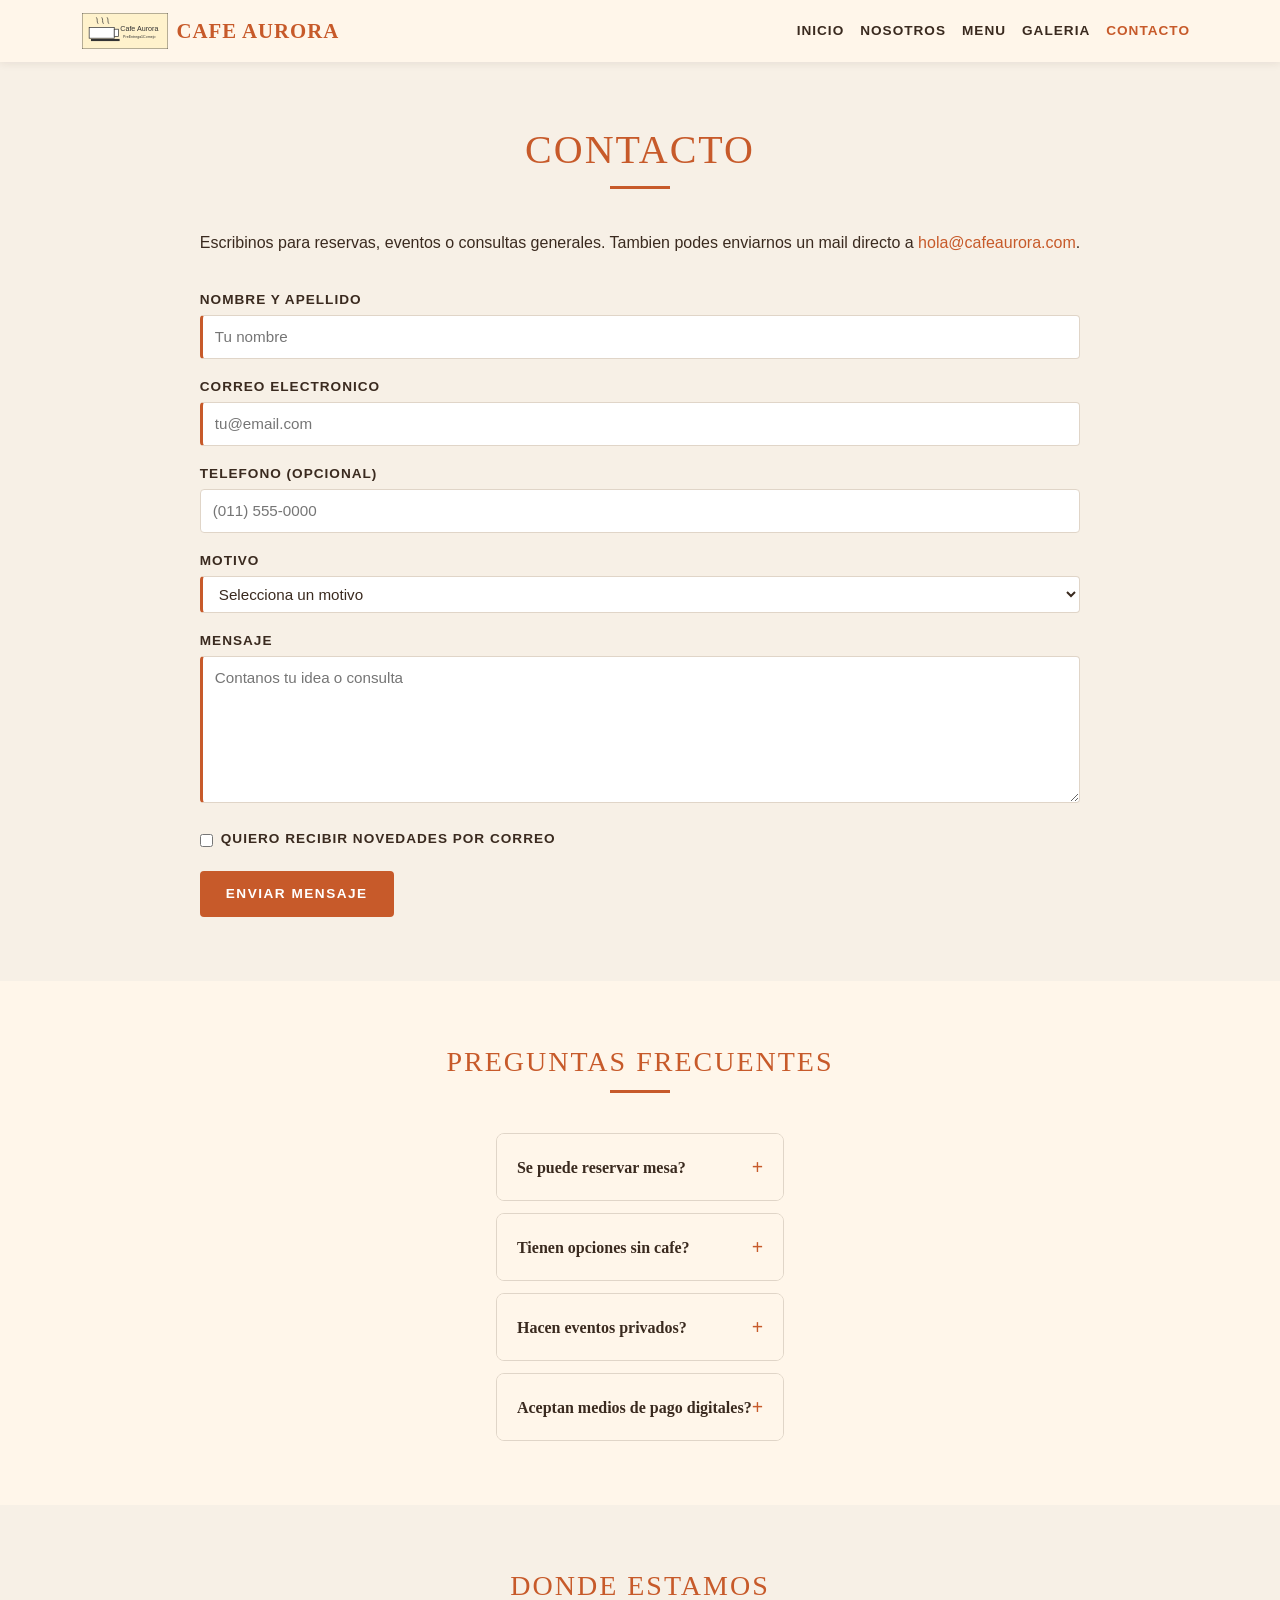
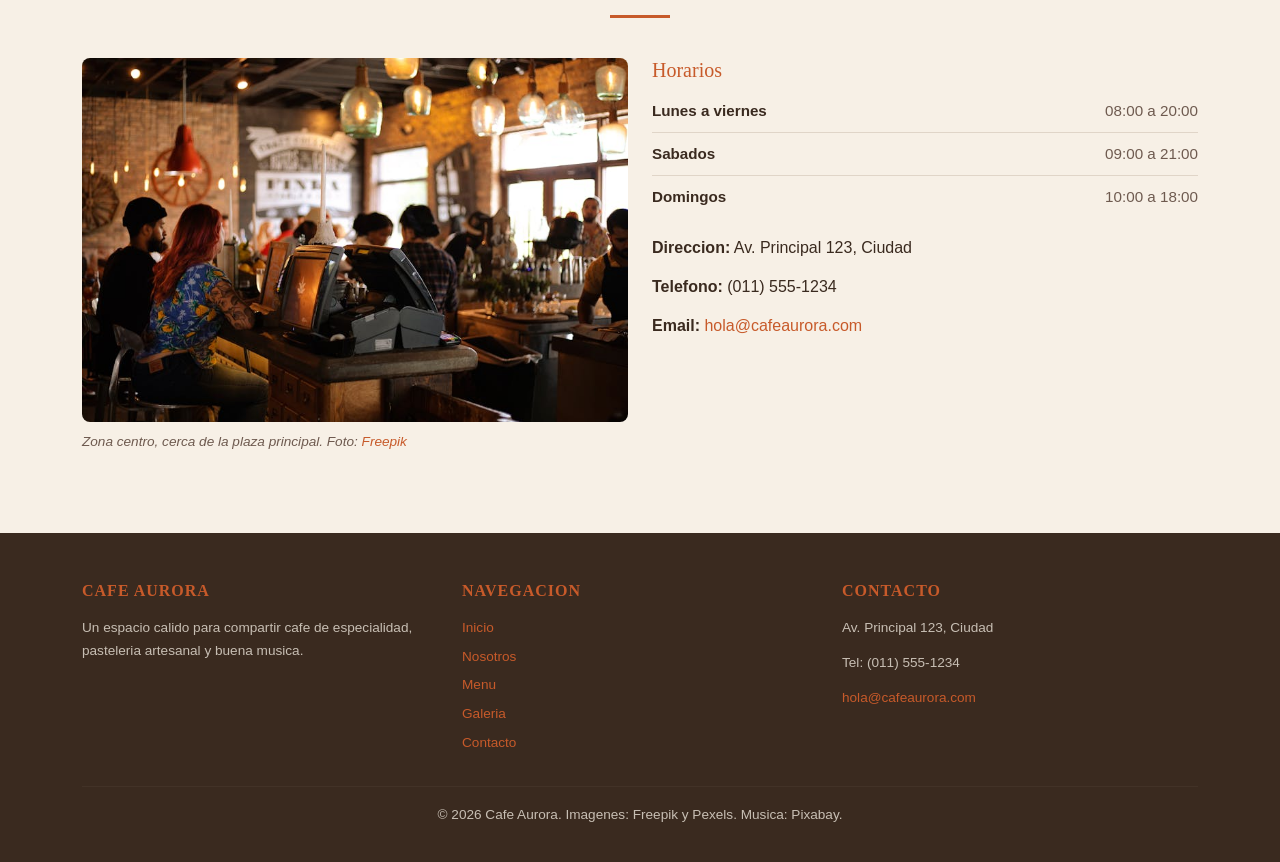
==== commit b30fbca3: "Eliminar inline styles, corregir typos y agregar page-hero al menu" ====
--- a/pages/contacto.html
+++ b/pages/contacto.html
@@ -67,8 +67,8 @@
       <div class="container">
         <h1 class="section-title">Contacto</h1>
         <div class="flex-aurora flex-aurora--center">
-          <div style="max-width: 600px; width: 100%;">
-            <p style="text-align: center; margin-bottom: 1.5rem;">Escribinos para reservas, eventos o consultas generales. Tambien podes enviarnos un mail directo a <a href="mailto:hola@cafeaurora.com">hola@cafeaurora.com</a>.</p>
+          <div class="content-form">
+            <p class="text-center-aurora mb-aurora-2">Escribinos para reservas, eventos o consultas generales. Tambien podes enviarnos un mail directo a <a href="mailto:hola@cafeaurora.com">hola@cafeaurora.com</a>.</p>
 
             <form action="#" method="post" class="form-aurora" data-aos="fade-up">
               <fieldset>
@@ -111,14 +111,14 @@
 
                 <div class="form-aurora__check">
                   <input type="checkbox" id="newsletter" name="newsletter">
-                  <label for="newsletter" style="text-transform: none; letter-spacing: normal; font-weight: 400; font-size: 0.95rem;">
+                  <label for="newsletter" class="label-normal">
                     Quiero recibir novedades por correo
                   </label>
                 </div>
 
               </fieldset>
 
-              <button type="submit" class="btn-aurora" style="width: 100%;">Enviar mensaje</button>
+              <button type="submit" class="btn-aurora btn-full">Enviar mensaje</button>
             </form>
 
           </div>
@@ -131,7 +131,7 @@
       <div class="container">
         <h2 class="section-title">Preguntas frecuentes</h2>
         <div class="flex-aurora flex-aurora--center">
-          <div class="faq-aurora" style="max-width: 720px; width: 100%;" data-aos="fade-up">
+          <div class="faq-aurora content-narrow" data-aos="fade-up">
 
             <details class="faq-aurora__item">
               <summary class="faq-aurora__question">Se puede reservar mesa?</summary>
@@ -172,8 +172,8 @@
         <h2 class="section-title">Donde estamos</h2>
         <div class="grid-aurora grid-aurora--2cols">
           <figure data-aos="fade-right">
-            <img src="../img/interior.jpg" class="img-responsive" alt="Interior calido de Cafe Aurora">
-            <figcaption style="text-align: center;">
+            <img src="../img/interior.jpg" class="img-responsive" loading="lazy" alt="Interior calido de Cafe Aurora">
+            <figcaption class="text-center-aurora">
               Zona centro, cerca de la plaza principal. Foto: <a href="https://www.freepik.es/foto-gratis/gente-cafeteria_3276284.htm">Freepik</a>
             </figcaption>
           </figure>
